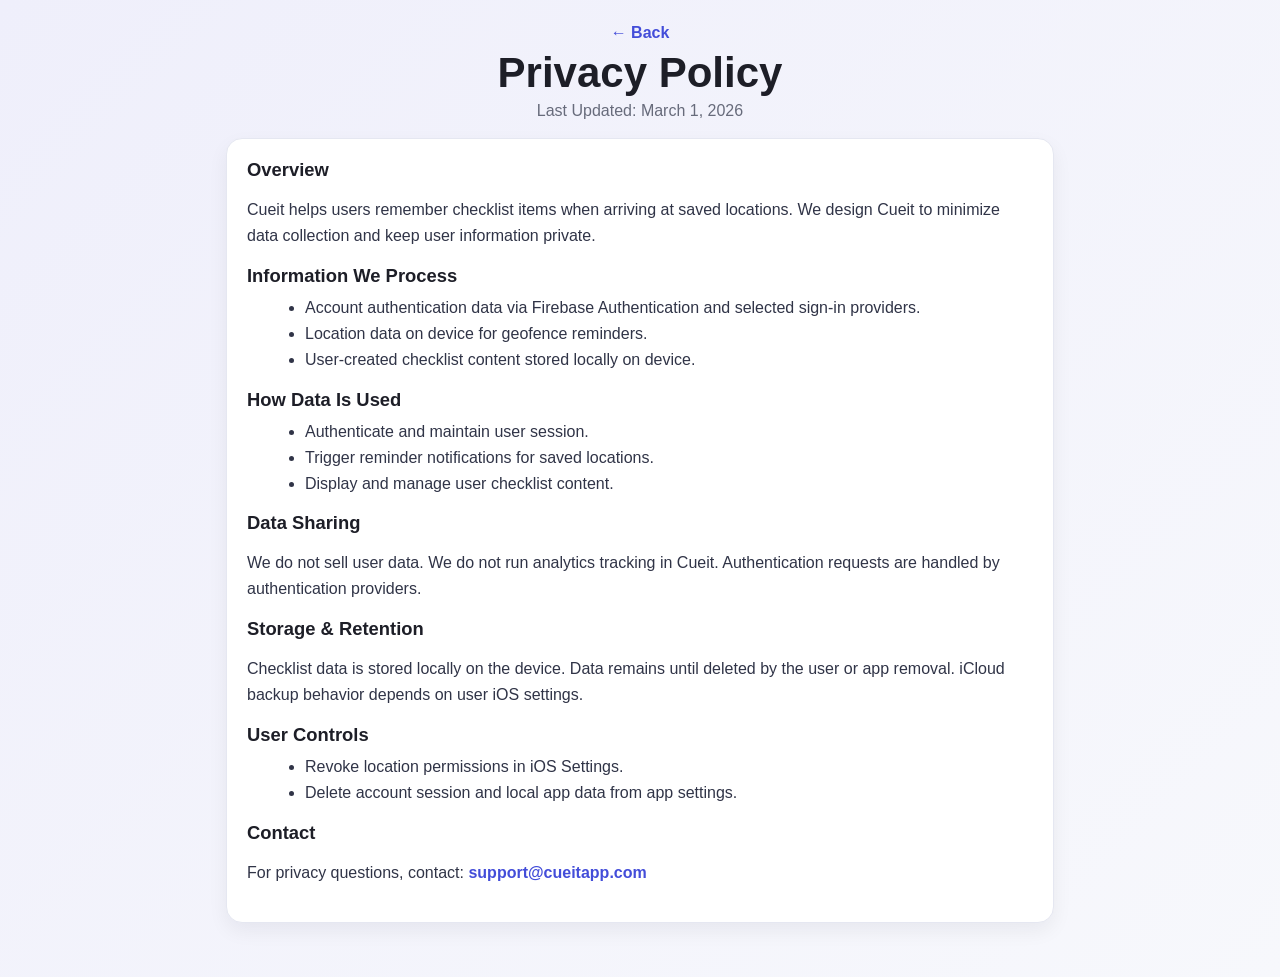
==== privacy.html @ 028acf8d "Launch Cueit public website. Publish a polished static site with homepage, privacy policy, terms, an" ====
<!doctype html>
<html lang="en">
<head>
  <meta charset="utf-8">
  <meta name="viewport" content="width=device-width, initial-scale=1">
  <title>Cueit - Privacy Policy</title>
  <meta name="description" content="Cueit Privacy Policy">
  <link rel="stylesheet" href="./styles.css">
</head>
<body>
  <main class="container">
    <header class="simple-header">
      <a class="back" href="./index.html">← Back</a>
      <h1>Privacy Policy</h1>
      <p>Last Updated: March 1, 2026</p>
    </header>

    <article class="card legal">
      <h2>Overview</h2>
      <p>Cueit helps users remember checklist items when arriving at saved locations. We design Cueit to minimize data collection and keep user information private.</p>

      <h2>Information We Process</h2>
      <ul>
        <li>Account authentication data via Firebase Authentication and selected sign-in providers.</li>
        <li>Location data on device for geofence reminders.</li>
        <li>User-created checklist content stored locally on device.</li>
      </ul>

      <h2>How Data Is Used</h2>
      <ul>
        <li>Authenticate and maintain user session.</li>
        <li>Trigger reminder notifications for saved locations.</li>
        <li>Display and manage user checklist content.</li>
      </ul>

      <h2>Data Sharing</h2>
      <p>We do not sell user data. We do not run analytics tracking in Cueit. Authentication requests are handled by authentication providers.</p>

      <h2>Storage & Retention</h2>
      <p>Checklist data is stored locally on the device. Data remains until deleted by the user or app removal. iCloud backup behavior depends on user iOS settings.</p>

      <h2>User Controls</h2>
      <ul>
        <li>Revoke location permissions in iOS Settings.</li>
        <li>Delete account session and local app data from app settings.</li>
      </ul>

      <h2>Contact</h2>
      <p>For privacy questions, contact: <a href="mailto:support@cueitapp.com">support@cueitapp.com</a></p>
    </article>
  </main>
</body>
</html>
---- styles.css ----
:root {
  --bg: #f1f2fb;
  --card: #ffffff;
  --text: #1d1e27;
  --muted: #676b7b;
  --brand-start: #434dd9;
  --brand-end: #6858ea;
  --border: #e5e7f1;
}

* { box-sizing: border-box; }

html, body {
  margin: 0;
  padding: 0;
  background: linear-gradient(135deg, #efeffb, #f7f8fc);
  color: var(--text);
  font-family: -apple-system, BlinkMacSystemFont, "Segoe UI", Roboto, "Helvetica Neue", Arial, sans-serif;
}

.container {
  max-width: 860px;
  margin: 0 auto;
  padding: 24px 16px 40px;
}

.hero, .simple-header {
  text-align: center;
  margin-bottom: 18px;
}

.logo {
  width: 68px;
  height: 68px;
  margin: 8px auto 10px;
  border-radius: 999px;
  display: grid;
  place-items: center;
  font-size: 28px;
  color: white;
  background: linear-gradient(135deg, var(--brand-start), var(--brand-end));
  box-shadow: 0 10px 24px rgba(67, 77, 217, 0.32);
}

h1 {
  margin: 0;
  font-size: clamp(30px, 5vw, 42px);
  line-height: 1.1;
}

.cue {
  color: var(--brand-start);
  font-weight: 800;
}

.sub {
  color: var(--brand-end);
  font-size: 0.48em;
  vertical-align: baseline;
  position: relative;
  top: 0.2em;
  margin-left: 2px;
  font-weight: 700;
}

.tagline {
  margin: 8px 0 0;
  color: var(--muted);
  font-size: 1.05rem;
}

.subtagline {
  margin: 10px auto 0;
  max-width: 650px;
  color: #52586c;
  font-size: 1rem;
  line-height: 1.5;
}

.hero-links {
  margin-top: 16px;
  display: flex;
  gap: 10px;
  justify-content: center;
  flex-wrap: wrap;
}

.btn {
  border: 1px solid var(--border);
  padding: 10px 14px;
  border-radius: 10px;
  background: #f8f9ff;
  color: var(--brand-start);
  text-decoration: none;
  font-weight: 700;
}

.btn-primary {
  border: none;
  color: #fff;
  background: linear-gradient(135deg, var(--brand-start), var(--brand-end));
}

.card {
  background: var(--card);
  border: 1px solid var(--border);
  border-radius: 16px;
  padding: 20px;
  margin: 14px 0;
  box-shadow: 0 8px 20px rgba(20, 24, 40, 0.06);
}

.card h2 {
  margin: 0 0 8px;
  font-size: 1.15rem;
}

.card h3 {
  margin: 0 0 6px;
  font-size: 1rem;
}

.card p {
  color: #303447;
  line-height: 1.62;
}

.card ul {
  margin: 8px 0 0 18px;
  color: #303447;
  line-height: 1.62;
}

.links {
  display: flex;
  flex-wrap: wrap;
  gap: 10px;
  margin-top: 10px;
  justify-content: center;
}

.links a, .back, a {
  color: var(--brand-start);
  text-decoration: none;
  font-weight: 600;
}

.links a {
  border: 1px solid var(--border);
  padding: 10px 14px;
  border-radius: 10px;
  background: #f8f9ff;
}

.simple-header .back {
  display: inline-block;
  margin-bottom: 8px;
}

.simple-header p {
  color: var(--muted);
  margin: 6px 0 0;
}

.legal h2 { margin-top: 16px; }
.legal h2:first-child { margin-top: 0; }

.grid {
  display: grid;
  grid-template-columns: repeat(2, minmax(0, 1fr));
  gap: 12px;
  margin-top: 10px;
}

.grid article {
  padding: 12px;
  border-radius: 12px;
  background: #f8f9ff;
  border: 1px solid var(--border);
}

.steps {
  margin: 8px 0 0 20px;
  line-height: 1.7;
}

.faq h3 {
  margin-top: 12px;
}

.faq h3:first-child {
  margin-top: 0;
}

.footer {
  text-align: center;
  margin-top: 16px;
  color: var(--muted);
}

@media (max-width: 720px) {
  .grid {
    grid-template-columns: 1fr;
  }
}
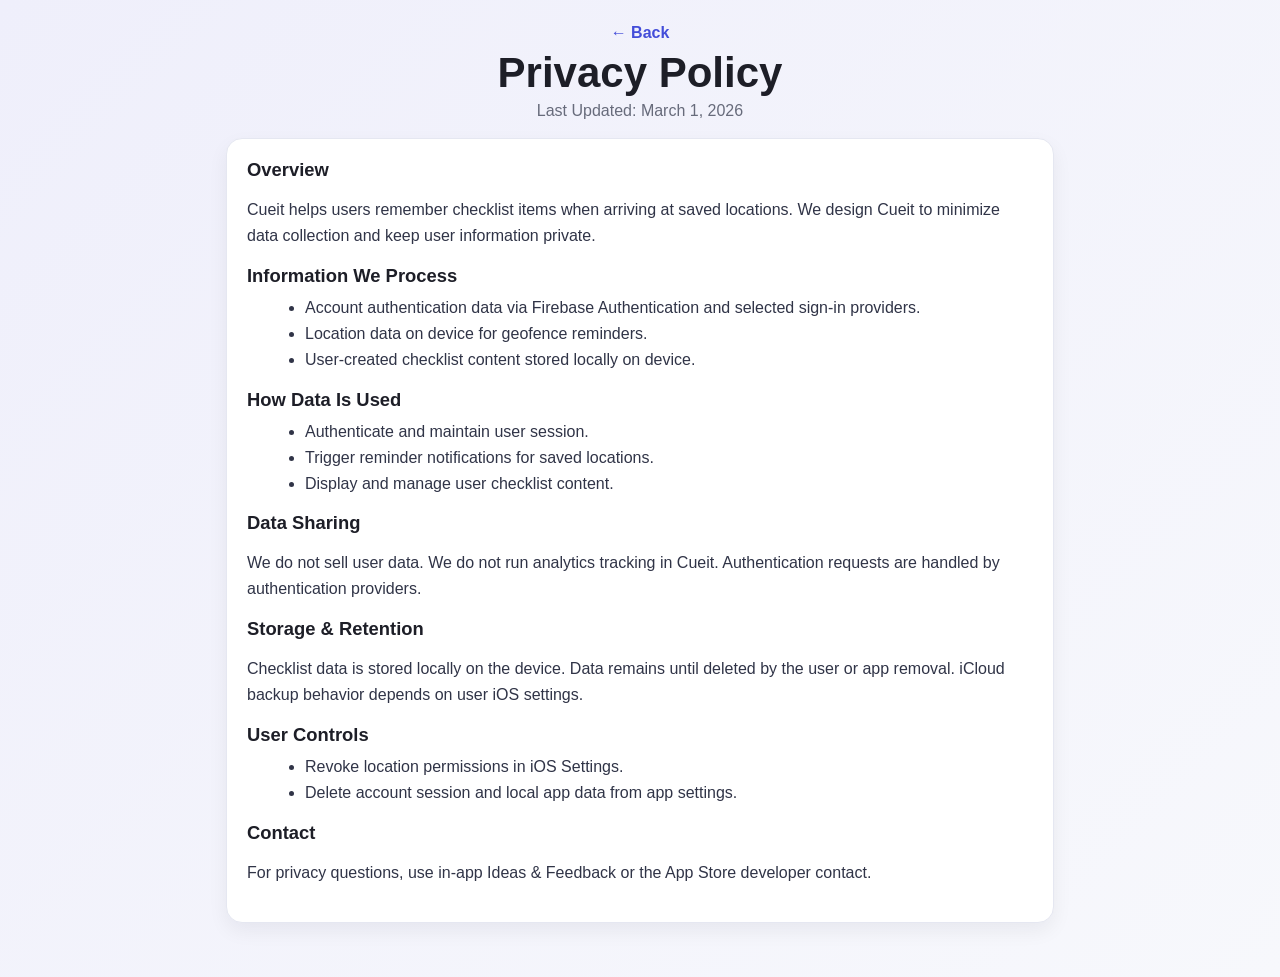
==== commit 78b07028: "Remove public support email from website. Update legal and support pages to route users to in-app fe" ====
--- a/privacy.html
+++ b/privacy.html
@@ -46,7 +46,7 @@
       </ul>
 
       <h2>Contact</h2>
-      <p>For privacy questions, contact: <a href="mailto:support@cueitapp.com">support@cueitapp.com</a></p>
+      <p>For privacy questions, use in-app Ideas & Feedback or the App Store developer contact.</p>
     </article>
   </main>
 </body>
